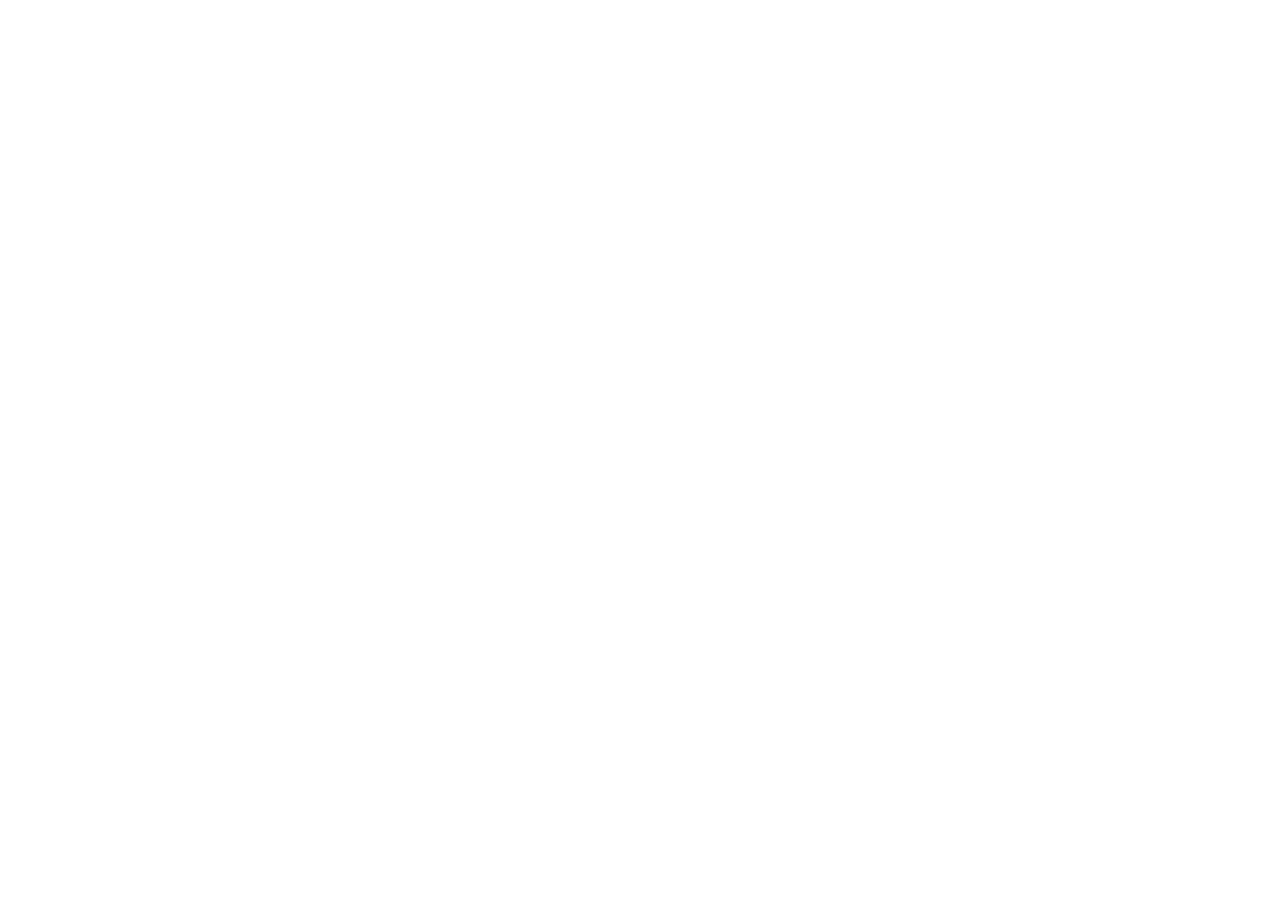
==== index.html @ 242d01e4 "Add files via upload" ====
<!DOCTYPE html>
<html lang="en">
  <head>
    <meta charset="utf-8" />
    <meta http-equiv="X-UA-Compatible" content="IE=edge" />
    <meta name="viewport" content="width=device-width, initial-scale=1" />
    <title>Василиса Виник</title>
  </head>
  <body>
    <script type="application/json" id="my-template-data">
{"name":"Василиса Виник","about":"веб-разработчик","socialLinks":["https://github.com/ogreogles","https://www.linkedin.com/in/%D0%B2%D0%B0%D1%81%D0%B8%D0%BB%D0%B8%D1%81%D0%B0-%D0%B2%D0%B8%D0%BD%D0%B8%D0%BA-a5860910b/","https://codepen.io/ogreogles"],"devToUserId":null,"primaryColor":"purple","products":[],"repositories":["bodhish/mytemplate.xyz","pupilfirst/pupilfirst","","https://github.com/ogreogles/3d","","","","",""]}
    </script>
    <div id="root"></div>
    <link rel="stylesheet" href="https://cdn.jsdelivr.net/npm/mytemplate.xyz@0.7/build/index.css"/>
    <script src="https://cdn.jsdelivr.net/npm/mytemplate.xyz@0.7/build/index.js"></script>
  </body>
</html>
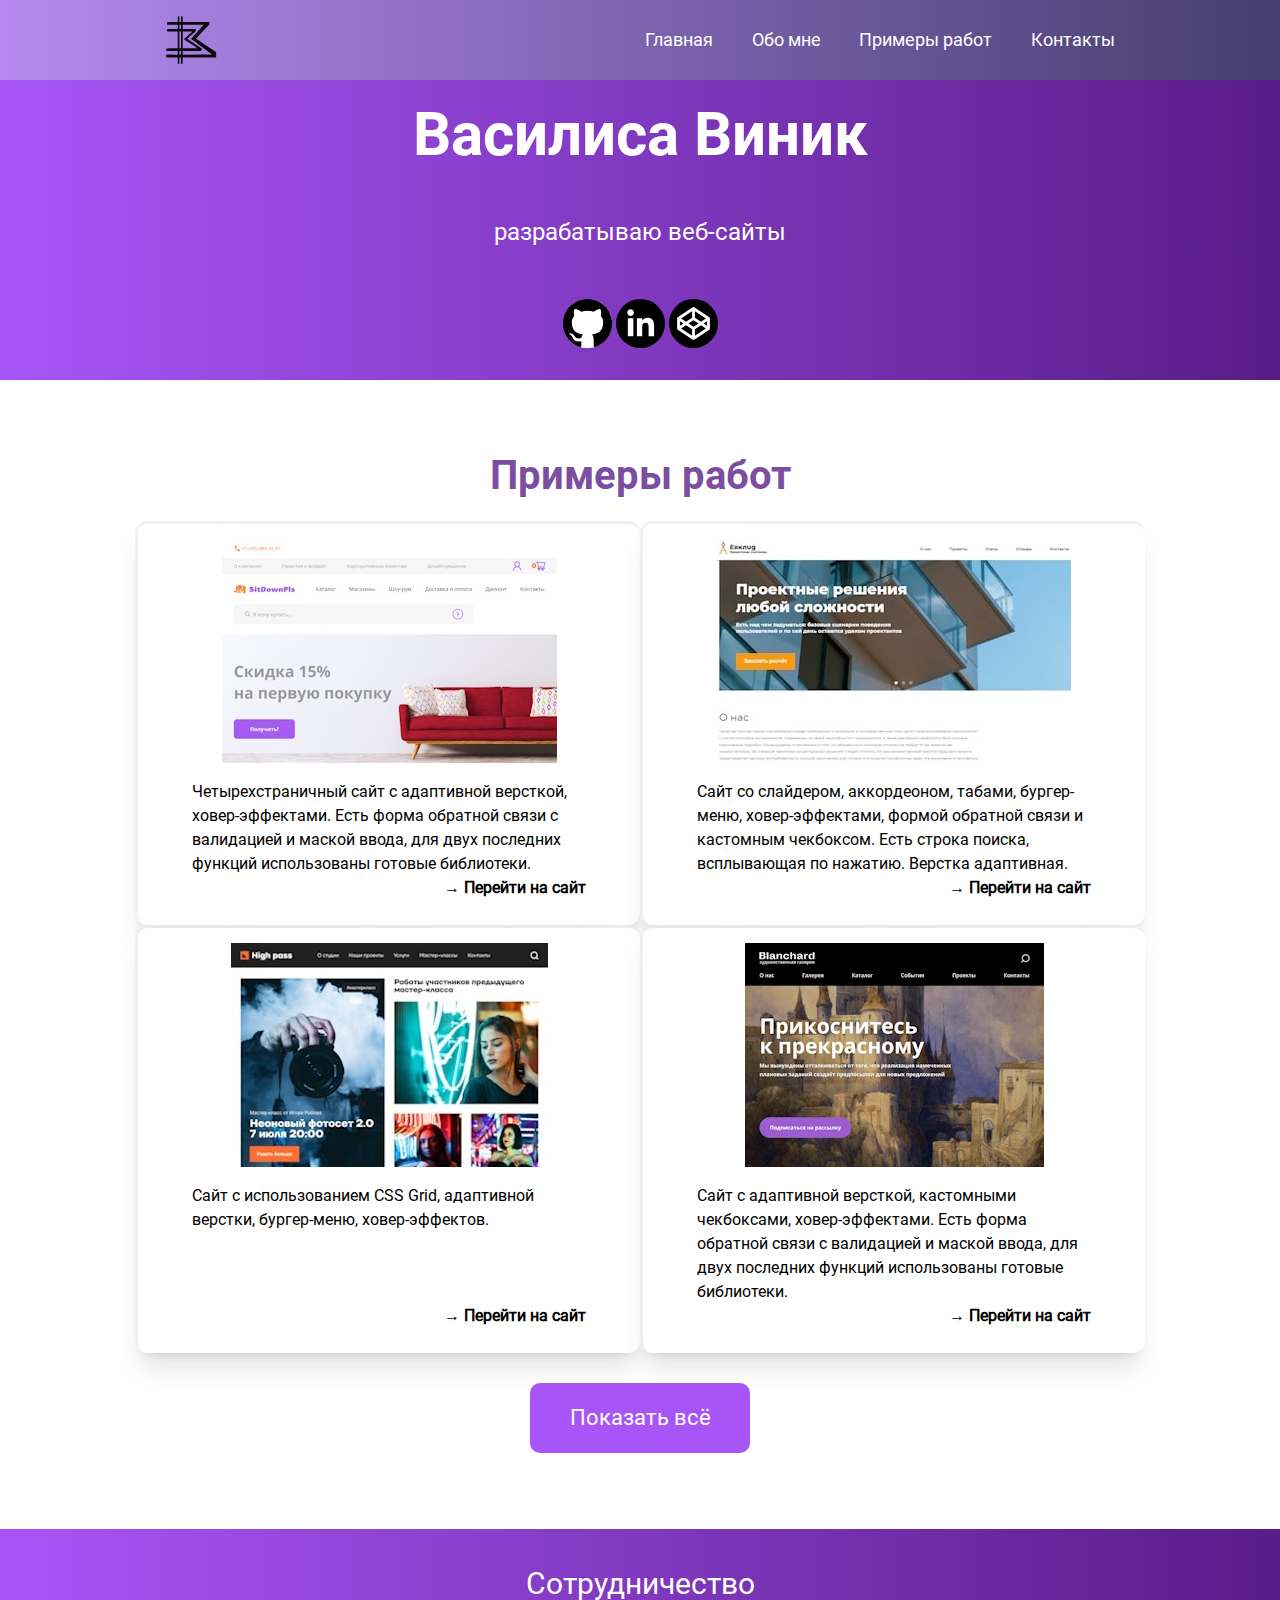
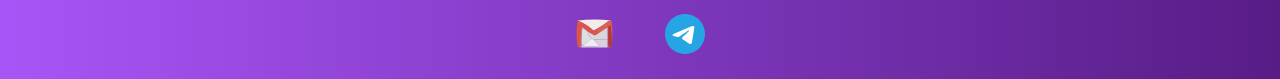
==== commit 5f5a75be: "Add files via upload" ====
--- a/index.html
+++ b/index.html
@@ -1,17 +1,429 @@
 <!DOCTYPE html>
-<html lang="en">
+<html lang="ru" class="js-focus-visible" data-js-focus-visible>
   <head>
-    <meta charset="utf-8" />
+    <meta charset="UTF-8" />
     <meta http-equiv="X-UA-Compatible" content="IE=edge" />
-    <meta name="viewport" content="width=device-width, initial-scale=1" />
-    <title>Василиса Виник</title>
+    <meta name="viewport" content="width=device-width, initial-scale=1.0" />
+    <title>Vasilisa Vinik</title>
+    <style></style>
+    <link rel="stylesheet" href="css/normalize.css" />
+    <link rel="stylesheet" href="css/style.css" />
+    <link rel="stylesheet" href="css/adapt.css" />
+    <link rel="shortcut icon" type="image/png" href="img/favicon.png" />
   </head>
+
   <body>
-    <script type="application/json" id="my-template-data">
-{"name":"Василиса Виник","about":"веб-разработчик","socialLinks":["https://github.com/ogreogles","https://www.linkedin.com/in/%D0%B2%D0%B0%D1%81%D0%B8%D0%BB%D0%B8%D1%81%D0%B0-%D0%B2%D0%B8%D0%BD%D0%B8%D0%BA-a5860910b/","https://codepen.io/ogreogles"],"devToUserId":null,"primaryColor":"purple","products":[],"repositories":["bodhish/mytemplate.xyz","pupilfirst/pupilfirst","","https://github.com/ogreogles/3d","","","","",""]}
-    </script>
-    <div id="root"></div>
-    <link rel="stylesheet" href="https://cdn.jsdelivr.net/npm/mytemplate.xyz@0.7/build/index.css"/>
-    <script src="https://cdn.jsdelivr.net/npm/mytemplate.xyz@0.7/build/index.js"></script>
+    <div class="wrapper">
+      <header class="header" id="header">
+        <div class="header__container">
+          <img class="header__logo" src="img/logo.svg" alt="Логотип" />
+          <nav class="header__right nav">
+            <input class="burger" id="burger__toggle" type="checkbox" />
+            <label class="burger burger__btn" for="burger__toggle">
+              <span class="burger burger__span"></span>
+            </label>
+            <ul class="nav__list">
+              <li class="nav__item">
+                <a class="nav__link" href="#header">Главная</a>
+              </li>
+              <li class="nav__item">
+                <a class="nav__link" href="#hero">Обо мне</a>
+              </li>
+              <li class="nav__item">
+                <a class="nav__link" href="#examples">Примеры работ</a>
+              </li>
+              <li class="nav__item">
+                <a class="nav__link" href="#footer">Контакты</a>
+              </li>
+            </ul>
+          </nav>
+        </div>
+      </header>
+      <main class="content">
+        <section class="hero">
+          <h1 class="hero__title">Василиса&nbsp;Виник</h1>
+          <p class="hero__descr">разрабатываю веб-сайты</p>
+          <ul class="social">
+            <li class="social__item">
+              <a
+                href="https://github.com/ogreogles"
+                class="social__link icon github"
+                title="GitHub"
+              >
+                <svg class="social__icon" viewBox="71 71 370 370">
+                  <path
+                    d="M256 70.7c-102.6 0-185.9 83.2-185.9 185.9 0 82.1 53.3 151.8 127.1 176.4 9.3 1.7 12.3-4 12.3-8.9V389.4c-51.7 11.3-62.5-21.9-62.5-21.9 -8.4-21.5-20.6-27.2-20.6-27.2 -16.9-11.5 1.3-11.3 1.3-11.3 18.7 1.3 28.5 19.2 28.5 19.2 16.6 28.4 43.5 20.2 54.1 15.4 1.7-12 6.5-20.2 11.8-24.9 -41.3-4.7-84.7-20.6-84.7-91.9 0-20.3 7.3-36.9 19.2-49.9 -1.9-4.7-8.3-23.6 1.8-49.2 0 0 15.6-5 51.1 19.1 14.8-4.1 30.7-6.2 46.5-6.3 15.8 0.1 31.7 2.1 46.6 6.3 35.5-24 51.1-19.1 51.1-19.1 10.1 25.6 3.8 44.5 1.8 49.2 11.9 13 19.1 29.6 19.1 49.9 0 71.4-43.5 87.1-84.9 91.7 6.7 5.8 12.8 17.1 12.8 34.4 0 24.9 0 44.9 0 51 0 4.9 3 10.7 12.4 8.9 73.8-24.6 127-94.3 127-176.4C441.9 153.9 358.6 70.7 256 70.7z"
+                  />
+                </svg>
+              </a>
+            </li>
+            <li class="social__item">
+              <a
+                href="https://www.linkedin.com/in/%D0%B2%D0%B0%D1%81%D0%B8%D0%BB%D0%B8%D1%81%D0%B0-%D0%B2%D0%B8%D0%BD%D0%B8%D0%BA-a5860910b/"
+                class="social__link icon linkedin"
+                title="LinkedIn"
+              >
+                <svg class="social__icon" viewBox="0 0 512 512">
+                  <path
+                    d="M186.4 142.4c0 19-15.3 34.5-34.2 34.5 -18.9 0-34.2-15.4-34.2-34.5 0-19 15.3-34.5 34.2-34.5C171.1 107.9 186.4 123.4 186.4 142.4zM181.4 201.3h-57.8V388.1h57.8V201.3zM273.8 201.3h-55.4V388.1h55.4c0 0 0-69.3 0-98 0-26.3 12.1-41.9 35.2-41.9 21.3 0 31.5 15 31.5 41.9 0 26.9 0 98 0 98h57.5c0 0 0-68.2 0-118.3 0-50-28.3-74.2-68-74.2 -39.6 0-56.3 30.9-56.3 30.9v-25.2H273.8z"
+                  />
+                </svg>
+              </a>
+            </li>
+            <li class="social__item">
+              <a
+                href="https://codepen.io/ogreogles"
+                class="social__link icon codepen"
+                title="CodePen"
+              >
+                <svg class="social__icon" viewBox="0 0 512 512">
+                  <path
+                    d="M427 201.9c-0.6-4.2-2.9-8-6.4-10.3L264.2 87.3c-4.9-3.3-11.4-3.3-16.3 0L91.4 191.6c-4 2.7-6.5 7.4-6.5 12.2v104.3c0 4.8 2.5 9.6 6.5 12.2l156.4 104.3c4.9 3.3 11.4 3.3 16.3 0L420.6 320.4c4-2.6 6.6-7.4 6.6-12.2V203.9C427.1 203.2 427.1 202.6 427 201.9 427 201.7 427.1 202.6 427 201.9zM270.7 127.1l115.2 76.8 -51.5 34.4 -63.8-42.7V127.1zM241.3 127.1v68.6l-63.8 42.7 -51.5-34.4L241.3 127.1zM114.3 231.4l36.8 24.6 -36.8 24.6V231.4zM241.3 384.9L126.1 308.1l51.5-34.4 63.8 42.6V384.9zM256 290.8l-52-34.8 52-34.8 52 34.8L256 290.8zM270.7 384.9V316.3l63.8-42.6 51.5 34.4L270.7 384.9zM397.7 280.6l-36.8-24.6 36.8-24.6V280.6z"
+                  />
+                </svg>
+              </a>
+            </li>
+          </ul>
+        </section>
+        <section class="examples" id="examples">
+          <h2 class="examples__title">Примеры&nbsp;работ</h2>
+          <div class="examples__wrapper collapsible-list closed" id="list1">
+            <ul class="examples__list collapse-list">
+              <li class="examples__item">
+                <article class="examples__card examples__card-1">
+                  <picture class="examples__picture">
+                    <source
+                      srcset="img/sdp-1024.jpg"
+                      media="(min-width: 992px)"
+                    />
+                    <source
+                      srcset="img/sdp-768.jpg"
+                      media="(min-width: 768px)"
+                    />
+                    <source
+                      srcset="img/sdp-576.jpg"
+                      media="(min-width: 576px)"
+                    />
+                    <source
+                      srcset="img/sdp-320.jpg"
+                      media="(min-width: 320px)"
+                    />
+                    <img
+                      src="img/sdp.jpg"
+                      alt="Магазин мебели Sit Down Please"
+                    />
+                  </picture>
+                  <div class="examples__content">
+                    <p class="examples__descr">
+                      Четырехстраничный сайт с адаптивной версткой,
+                      ховер-эффектами. Есть форма обратной связи с валидацией и
+                      маской ввода, для двух последних функций использованы
+                      готовые библиотеки.
+                    </p>
+                    <a
+                      class="examples__link"
+                      href="https://ogreogles.github.io/sdp/"
+                      >→ Перейти&nbsp;на&nbsp;сайт</a
+                    >
+                  </div>
+                </article>
+              </li>
+              <li class="examples__item">
+                <article class="examples__card examples__card-2">
+                  <picture class="examples__picture">
+                    <source
+                      srcset="img/euclid-1024.jpg"
+                      media="(min-width: 992px)"
+                    />
+                    <source
+                      srcset="img/euclid-768.jpg"
+                      media="(min-width: 768px)"
+                    />
+                    <source
+                      srcset="img/euclid-576.jpg"
+                      media="(min-width: 576px)"
+                    />
+                    <source
+                      srcset="img/euclid-320.jpg"
+                      media="(min-width: 320px)"
+                    />
+                    <img
+                      src="img/euclid-1920.jpg"
+                      alt="Проектные системы «Евклид»"
+                    />
+                  </picture>
+                  <div class="examples__content">
+                    <p class="examples__descr">
+                      Сайт со слайдером, аккордеоном, табами, бургер-меню,
+                      ховер-эффектами, формой обратной связи и кастомным
+                      чекбоксом. Есть строка поиска, всплывающая по нажатию.
+                      Верстка адаптивная.
+                    </p>
+                    <a
+                      class="examples__link"
+                      href="https://ogreogles.github.io/euclid/"
+                      >→ Перейти&nbsp;на&nbsp;сайт</a
+                    >
+                  </div>
+                </article>
+              </li>
+              <li class="examples__item">
+                <article class="examples__card examples__card-3">
+                  <picture class="examples__picture">
+                    <source
+                      srcset="img/highpass-1024.jpg"
+                      media="(min-width: 992px)"
+                    />
+                    <source
+                      srcset="img/highpass-768.jpg"
+                      media="(min-width: 768px)"
+                    />
+                    <source
+                      srcset="img/highpass-576.jpg"
+                      media="(min-width: 576px)"
+                    />
+                    <source
+                      srcset="img/highpass-320.jpg"
+                      media="(min-width: 320px)"
+                    />
+                    <img
+                      src="img/highpass-1920.jpg"
+                      alt="Фотостудия «High Pass»"
+                    />
+                  </picture>
+                  <div class="examples__content">
+                    <p class="examples__descr">
+                      Сайт с использованием CSS Grid, адаптивной верстки,
+                      бургер-меню, ховер-эффектов.
+                    </p>
+                    <a
+                      class="examples__link"
+                      href="https://ogreogles.github.io/highpass/"
+                      >→ Перейти&nbsp;на&nbsp;сайт</a
+                    >
+                  </div>
+                </article>
+              </li>
+              <li class="examples__item">
+                <article class="examples__card examples__card-4">
+                  <picture class="examples__picture">
+                    <source
+                      srcset="img/blanchard-1024.jpg"
+                      media="(min-width: 992px)"
+                    />
+                    <source
+                      srcset="img/blanchard-768.jpg"
+                      media="(min-width: 768px)"
+                    />
+                    <source
+                      srcset="img/blanchard-576.jpg"
+                      media="(min-width: 576px)"
+                    />
+                    <source
+                      srcset="img/blanchard-320.jpg"
+                      media="(min-width: 320px)"
+                    />
+                    <img
+                      src="img/blanchard-1920.jpg"
+                      alt="Художественная галерея «Blanchard»"
+                    />
+                  </picture>
+                  <div class="examples__content">
+                    <p class="examples__descr">
+                      Сайт с адаптивной версткой, кастомными чекбоксами,
+                      ховер-эффектами. Есть форма обратной связи с валидацией и
+                      маской ввода, для двух последних функций использованы
+                      готовые библиотеки.
+                    </p>
+                    <a
+                      class="examples__link"
+                      href="https://ogreogles.github.io/blanchard/"
+                      >→ Перейти&nbsp;на&nbsp;сайт</a
+                    >
+                  </div>
+                </article>
+              </li>
+              <li class="examples__item" id="card5">
+                <article class="examples__card examples__card-5">
+                  <picture class="examples__picture">
+                    <source
+                      srcset="img/3d-1024.jpg"
+                      media="(min-width: 992px)"
+                    />
+                    <source
+                      srcset="img/3d-768.jpg"
+                      media="(min-width: 768px)"
+                    />
+                    <source
+                      srcset="img/3d-576.jpg"
+                      media="(min-width: 576px)"
+                    />
+                    <source
+                      srcset="img/3d-320.jpg"
+                      media="(min-width: 320px)"
+                    />
+                    <img src="img/3d-1920.jpg" alt="Курсы 3D моделирования" />
+                  </picture>
+                  <div class="examples__content">
+                    <p class="examples__descr">
+                      Сайт с использованием библиотеки Bootstrap. Верстка
+                      адаптивная.
+                    </p>
+                    <a
+                      class="examples__link"
+                      href="https://ogreogles.github.io/3d/"
+                      >→ Перейти&nbsp;на&nbsp;сайт</a
+                    >
+                  </div>
+                </article>
+              </li>
+              <li class="examples__item">
+                <article class="examples__card examples__card-6">
+                  <picture class="examples__picture">
+                    <source
+                      srcset="img/lagoona-1024.jpg"
+                      media="(min-width: 992px)"
+                    />
+                    <source
+                      srcset="img/lagoona-768.jpg"
+                      media="(min-width: 768px)"
+                    />
+                    <source
+                      srcset="img/lagoona-576.jpg"
+                      media="(min-width: 576px)"
+                    />
+                    <source
+                      srcset="img/lagoona-320.jpg"
+                      media="(min-width: 320px)"
+                    />
+                    <img
+                      src="img/lagoona-1920.jpg"
+                      alt="Туристическая фирма Lagoona"
+                    />
+                  </picture>
+                  <div class="examples__content">
+                    <p class="examples__descr">
+                      Сайт с формой бронирования, ховер-эффектами.
+                    </p>
+                    <a
+                      class="examples__link"
+                      href="https://ogreogles.github.io/lagoona/"
+                      >→ Перейти&nbsp;на&nbsp;сайт</a
+                    >
+                  </div>
+                </article>
+              </li>
+              <li class="examples__item">
+                <article class="examples__card examples__card-7">
+                  <picture class="examples__picture">
+                    <source
+                      srcset="img/htmlemail-1024.jpg"
+                      media="(min-width: 992px)"
+                    />
+                    <source
+                      srcset="img/htmlemail-768.jpg"
+                      media="(min-width: 768px)"
+                    />
+                    <source
+                      srcset="img/htmlemail-576.jpg"
+                      media="(min-width: 576px)"
+                    />
+                    <source
+                      srcset="img/htmlemail-320.jpg"
+                      media="(min-width: 320px)"
+                    />
+                    <img
+                      src="img/htmlemail-1920.jpg"
+                      alt="HTML-письмо с адаптивной версткой"
+                    />
+                  </picture>
+
+                  <div class="examples__content">
+                    <p class="examples__descr">
+                      HTML-письмо с адаптивной версткой.
+                    </p>
+                    <a
+                      class="examples__link"
+                      href="https://ogreogles.github.io/htmlemail/"
+                      >→ Перейти&nbsp;на&nbsp;сайт</a
+                    >
+                  </div>
+                </article>
+              </li>
+              <li class="examples__item">
+                <article class="examples__card examples__card-8">
+                  <picture class="examples__picture">
+                    <source
+                      srcset="img/jsanimation-1024.jpg"
+                      media="(min-width: 992px)"
+                    />
+                    <source
+                      srcset="img/jsanimation-768.jpg"
+                      media="(min-width: 768px)"
+                    />
+                    <source
+                      srcset="img/jsanimation-576.jpg"
+                      media="(min-width: 576px)"
+                    />
+                    <source
+                      srcset="img/jsanimation-320.jpg"
+                      media="(min-width: 320px)"
+                    />
+                    <img
+                      src="img/jsanimation-1920.jpg"
+                      alt="Сайт с js-анимацией"
+                    />
+                  </picture>
+                  <div class="examples__content">
+                    <p class="examples__descr">
+                      Сайт с js-анимацией, для чего была использована библиотека
+                      GreenSock.
+                    </p>
+                    <a
+                      class="examples__link"
+                      href="https://ogreogles.github.io/jsanimation/"
+                      >→ Перейти&nbsp;на&nbsp;сайт</a
+                    >
+                  </div>
+                </article>
+              </li>
+            </ul>
+            <a class="show-more-link" href="#card5">Показать&nbsp;всё</a>
+          </div>
+        </section>
+      </main>
+      <footer class="footer" id="footer">
+        <div class="footer__contacts">
+          <span class="footer__contacts--caption">Сотрудничество</span>
+          <div class="footer__contacts--icons">
+            <a
+              class="footer__contacts--link footer__contacts--gmail"
+              href="mailto:vasilisa.vinik@gmail.com"
+              aria-label="Написать по e-mail"
+              target="_blank"
+            >
+              <img
+                class="footer__contacts--img"
+                src="img/gmail.svg"
+                alt="E-mail"
+              />
+            </a>
+            <a
+              class="footer__contacts--link footer__contacts--telegram"
+              href="https://t.me/ogreogles"
+              aria-label="Связаться в Telegram"
+              target="_blank"
+            >
+              <img
+                class="footer__contacts--img"
+                src="img/telegram-icon.svg"
+                alt="Telegram"
+              />
+            </a>
+          </div>
+        </div>
+      </footer>
+    </div>
+    <script defer src="js/index.js"></script>
   </body>
 </html>
--- a/css/style.css
+++ b/css/style.css
@@ -0,0 +1,500 @@
+@font-face {
+  font-family: "Roboto Regular";
+  src: local("Roboto Regular"), local("RobotoRegular"),
+    url("../fonts/RobotoRegular.woff2") format("woff2"),
+    url("../fonts/RobotoRegular.woff") format("woff");
+  font-display: swap;
+  font-weight: 400;
+  font-style: normal;
+}
+
+@font-face {
+  font-family: "Roboto Bold";
+  src: local("Roboto Bold"), local("RobotoBold"),
+    url("../fonts/RobotoBold.woff2") format("woff2"),
+    url("../fonts/RobotoBold.woff") format("woff");
+  font-display: swap;
+  font-weight: 700;
+}
+
+:root {
+  --color-black: #000000;
+  --color-dark-charcoal: #333333;
+  --color-dark-gunmetal: #212133;
+  --color-gunmetal: #2e2b44;
+  --color-granite-gray: #666666;
+  --color-roman-silver: #85859b;
+  --color-cultured: #f5f5f5;
+  --color-bright-gray: #eaeaea;
+  --color-platinum: #e5e5e5;
+  --color-american-violet: #581c87;
+  --color-grape: #7033ac;
+  --color-purple-heart: #6441a5;
+  --color-cadmium-violet: #7943a4;
+  --color-lavender-indigo: #a855f7;
+  --color-dark-orchid: #9932cc;
+  --color-amethyst: #9d5cd0;
+  --color-medium-orchid: #ba55d3;
+  --color-pale-violet: #c998fb;
+  --color-bright-lavender: #c283f3;
+  --color-bright-ube: #d1a9f0;
+  --color-pale-lavender: #ebd1ff;
+  --color-american-blue: #453e6e;
+  --color-star-command-blue: #007bb6;
+  --color-very-light-blue: #5865f2;
+  --color-anti-flash-white: #edf0f9;
+  --color-white: #ffffff;
+  --body-font-size: 16px;
+  --h3-font-size: 18px;
+}
+
+html {
+  box-sizing: border-box;
+}
+
+* {
+  margin: 0;
+  padding: 0;
+  box-sizing: border-box;
+}
+
+body {
+  font-family: "Roboto Regular", "Roboto Bold";
+  font-weight: 400;
+  font-size: var(--body-font-size);
+  line-height: 150%;
+  background-color: var(--color-platinum);
+}
+
+a {
+  text-decoration: none;
+  color: inherit;
+  cursor: pointer;
+}
+
+a,
+a:active,
+a:focus,
+.btn-reset,
+.btn-reset:focus {
+  outline: none;
+}
+
+h1,
+h2,
+h3 {
+  font-family: "Roboto Bold";
+  font-weight: 700;
+}
+
+h1,
+h2 {
+  margin-bottom: 25px;
+}
+
+h1 {
+  font-size: 60px;
+  line-height: 100%;
+}
+
+h2 {
+  font-size: 40px;
+  line-height: 100%;
+  color: RGBA(88, 28, 135, 0.8);
+}
+
+h3 {
+  font-size: var(--h3-font-size);
+  color: var(--color-dark-gunmetal);
+}
+
+section:nth-child(2n) {
+  background-color: var(--color-white);
+}
+
+section:not(:first-child) {
+  padding: 76px 150px;
+}
+
+sup {
+  top: 0;
+}
+
+ul {
+  list-style: none;
+}
+
+.btn {
+  border-radius: 20px;
+  border: none;
+  max-width: max-content;
+  font-family: "Roboto Bold";
+  font-weight: 700;
+  color: var(--color-white);
+  background-color: var(--color-very-light-blue);
+}
+
+.wrapper {
+  position: relative;
+  margin: 0 auto;
+  /* width: 1440px; */
+  width: 100%;
+  overflow: hidden;
+}
+
+.header {
+  background: linear-gradient(
+    to right,
+    rgba(110, 0, 255, 0.4),
+    var(--color-american-blue)
+  );
+}
+
+.header__container {
+  display: flex;
+  justify-content: space-between;
+  align-items: center;
+  padding: 29px 165px 30px;
+  height: 80px;
+}
+
+.header__logo {
+  position: relative;
+  height: 50px;
+}
+
+.header__right {
+  display: flex;
+  align-items: center;
+  width: 470px;
+}
+
+.nav {
+  height: 21px;
+  line-height: calc(var(--h3-font-size) + 3px);
+}
+
+.burger {
+  width: 0;
+  height: 0;
+  visibility: hidden;
+}
+
+.nav__list {
+  display: flex;
+  justify-content: space-between;
+  align-items: center;
+  width: 470px;
+}
+
+.nav__link {
+  font-size: var(--h3-font-size);
+  line-height: calc(var(--h3-font-size) + 3px);
+  color: var(--color-white);
+}
+
+.hero {
+  display: flex;
+  flex-direction: column;
+  align-items: center;
+  justify-content: space-around;
+  /* height: fit-content; */
+  min-height: 300px;
+  /* height: 620px; */
+  background: linear-gradient(
+    to right,
+    var(--color-lavender-indigo),
+    var(--color-american-violet)
+  );
+}
+
+/* .hero__container {
+  background: url("../img/hero-image-desktop.png") no-repeat 642px 15px / 633px
+    593px;
+} */
+
+.hero__content {
+  padding: 130px 0;
+  padding-left: 180px;
+  width: 459px;
+}
+
+.hero__title {
+  margin: 0;
+  color: var(--color-white);
+}
+
+.hero__descr {
+  margin: 0;
+  /* margin-bottom: 62px;
+  max-width: 444px; */
+  font-size: 24px;
+  line-height: 150%;
+  color: var(--color-white);
+}
+
+.hero__btn {
+  padding: 0 75.5px;
+  width: 270px;
+  height: 69px;
+  font-size: var(--h3-font-size);
+  line-height: calc(var(--h3-font-size) + 3px);
+}
+
+.examples__title {
+  text-align: center;
+}
+
+.examples__list {
+  display: flex;
+  flex-wrap: wrap;
+  margin-right: -15px;
+  margin-left: -15px;
+  margin-bottom: 30px;
+}
+
+.examples__item {
+  flex: 0 0 25%;
+  max-width: 25%;
+  border-radius: 0.75rem;
+  background: linear-gradient(var(--color-white), var(--color-white))
+      padding-box,
+    linear-gradient(
+        to right,
+        rgba(236, 236, 236, 0.7),
+        rgba(236, 236, 236, 0.9)
+      )
+      border-box;
+  border: 3.5px solid transparent;
+  border-right: none;
+  border-bottom: none;
+  --tw-shadow: 0 20px 25px -5px rgba(0, 0, 0, 0.1),
+    0 8px 10px -6px rgba(0, 0, 0, 0.1);
+  --tw-ring-offset-shadow: 0 0 var(--color-black);
+  --tw-ring-shadow: 0 0 var(--color-black);
+  box-shadow: var(--tw-ring-offset-shadow, 0 0 var(--color-black)),
+    var(--tw-ring-shadow, 0 0 var(--color-black)), var(--tw-shadow);
+}
+
+.examples__item:not(.default) {
+  display: none;
+}
+
+.examples__wrapper {
+  display: flex;
+  flex-direction: column;
+  justify-content: space-between;
+}
+
+.show-more-link {
+  align-self: center;
+  display: flex;
+  justify-content: center;
+  align-items: center;
+  position: relative;
+  border-radius: 10px;
+  width: 220px;
+  height: 70px;
+  background-color: var(--color-lavender-indigo);
+  color: var(--color-white);
+  font-size: 22px;
+  line-height: 16px;
+  border-width: 2px;
+  border-style: solid;
+  border-color: transparent;
+  transition: background-color 0.3s ease-in-out, border-color 0.3s ease-in-out;
+}
+
+@media screen and (any-hover: hover) {
+  .show-more-link:hover {
+    background-color: var(--color-bright-lavender);
+  }
+}
+
+.show-more-link:focus:not(:hover):not(:active) {
+  border-color: var(--color-grape);
+  background-color: var(--color-bright-lavender);
+}
+
+.show-more-link:active {
+  background-color: var(--color-grape);
+}
+
+.collapsible-list.open {
+  .examples__item:not(.default) {
+    display: list-item;
+  }
+}
+
+.examples__card {
+  display: flex;
+  flex-direction: column;
+  /* justify-content: space-between; */
+  align-items: center;
+  padding: 15px 20px;
+  height: 100%;
+}
+
+/* .examples__picture {
+  align-self: center;
+} */
+
+.examples__content {
+  display: flex;
+  flex-grow: 1;
+  flex-direction: column;
+  justify-content: space-between;
+  align-items: flex-start;
+  padding: 10px 34px;
+}
+
+.examples__descr {
+  flex: 1 1 auto;
+  margin-bottom: auto;
+}
+
+.examples__link {
+  align-self: flex-end;
+  z-index: 1;
+  position: relative;
+  padding: 0;
+  border: none;
+  background-color: transparent;
+  font-weight: bold;
+  transition: color 0.4s cubic-bezier(0, 0.795, 0, 1);
+}
+
+.examples__link::before {
+  z-index: -1;
+  content: "";
+  position: absolute;
+  left: -5px;
+  right: -5.5px;
+  top: -2px;
+  bottom: -4px;
+  background-color: var(--color-bright-lavender);
+  opacity: 0;
+  transition: opacity 0.4s cubic-bezier(0, 0.795, 0, 1);
+}
+
+.examples__link:focus-visible:not(:hover):not(:active)::before {
+  opacity: 1;
+}
+
+@media screen and (any-hover: hover) {
+  .examples__link:hover:not(:focus):not(:active) {
+    color: var(--color-medium-orchid);
+  }
+}
+
+.examples__link:active {
+  color: var(--color-dark-orchid);
+}
+
+.footer {
+  display: flex;
+  justify-content: center;
+  padding-top: 25px;
+  padding-bottom: 25px;
+  background: linear-gradient(
+    to right,
+    var(--color-lavender-indigo),
+    var(--color-american-violet)
+  );
+}
+
+.social {
+  display: block;
+  list-style: none;
+  text-align: center;
+}
+
+.social__item {
+  display: inline-block;
+}
+
+.social__link,
+.social__svg {
+  display: block;
+}
+
+.social__link {
+  display: inline-block;
+  position: relative;
+  height: 49px;
+  width: 49px;
+  border-radius: 100%;
+  color: var(--color-white);
+  fill: var(--color-white);
+  background-color: var(--color-black);
+  transition: color 0.3s ease-in-out, fill 0.3s ease-in-out,
+    background-color 0.3s ease-in-out;
+}
+
+@media screen and (any-hover: hover) {
+  .social__link:hover {
+    color: var(--color-black);
+    fill: var(--color-black);
+    background-color: var(--color-white);
+  }
+}
+
+.github {
+  background-color: var(--color-white);
+  fill: var(--color-black);
+  color: var(--color-black);
+  transition: color 0.3s ease-in-out, fill 0.3s ease-in-out,
+    background-color 0.3s ease-in-out;
+}
+
+@media screen and (any-hover: hover) {
+  .github:hover {
+    background: var(--color-purple-heart);
+    color: var(--color-white);
+    fill: var(--color-white);
+  }
+}
+
+.linkedin {
+  transition: color 0.3s ease-in-out, fill 0.3s ease-in-out,
+    background-color 0.3s ease-in-out;
+}
+
+@media screen and (any-hover: hover) {
+  .linkedin:hover {
+    color: var(--color-star-command-blue);
+    fill: var(--color-star-command-blue);
+  }
+}
+
+.social__icon {
+  width: 100%;
+  height: 100%;
+}
+
+.footer__contacts--icons {
+  display: flex;
+  justify-content: space-evenly;
+  font-size: 0;
+  line-height: 0;
+}
+
+.footer__contacts--caption {
+  font-size: 30px;
+  line-height: 200%;
+  color: var(--color-white);
+}
+
+.footer__contacts--img {
+  transition: opacity 0.3s ease-in-out;
+}
+
+.footer__contacts--link:focus-within .footer__contacts--img {
+  opacity: 0.5;
+}
+
+@media screen and (any-hover: hover) {
+  .footer__contacts--link:hover .footer__contacts--img {
+    opacity: 0.5;
+  }
+}
--- a/css/adapt.css
+++ b/css/adapt.css
@@ -0,0 +1,329 @@
+@media (min-width: 320px) and (max-width: 575.5px) {
+  h1,
+  h2 {
+    margin-bottom: 15px;
+  }
+
+  h1 {
+    font-size: 30px;
+  }
+
+  h2 {
+    font-size: 20px;
+    line-height: 130%;
+  }
+
+  section:not(:first-child) {
+    padding: 45px 15px;
+  }
+
+  /* section:last-child {
+    padding: 45px 15px 50px;
+  } */
+
+  /* .wrapper {
+    width: 320px;
+  } */
+
+  .header__container {
+    padding: 32px 15px;
+  }
+
+  /* .header__logo {
+    height: 16px;
+  } */
+
+  .header__right {
+    display: block;
+  }
+
+  .header__right,
+  .nav__list {
+    width: 200px;
+  }
+
+  .burger {
+    width: 20.6px;
+    height: 16.9px;
+    visibility: visible;
+  }
+
+  #burger__toggle {
+    opacity: 0;
+  }
+
+  #burger__toggle:checked ~ .burger__btn > span {
+    transform: rotate(45deg);
+  }
+
+  #burger__toggle:checked ~ .burger__btn > span::before {
+    top: 0;
+    transform: rotate(0);
+  }
+
+  #burger__toggle:checked ~ .burger__btn > span::after {
+    top: 0;
+    transform: rotate(90deg);
+  }
+
+  #burger__toggle:checked ~ .nav__list {
+    right: 0;
+    visibility: visible;
+  }
+
+  .burger__btn {
+    position: absolute;
+    top: 32px;
+    right: 20px;
+    z-index: 5;
+    display: flex;
+    align-items: center;
+    width: 21px;
+    height: 17px;
+    cursor: pointer;
+  }
+
+  .burger__btn > span,
+  .burger__btn > span::before,
+  .burger__btn > span::after {
+    position: absolute;
+    display: block;
+    width: 100%;
+    height: 2px;
+    background-color: var(--color-white);
+    transition-duration: 0.25s;
+  }
+
+  .burger__btn > span::before {
+    top: -8px;
+    content: "";
+  }
+
+  .burger__btn > span::after {
+    top: 8px;
+    content: "";
+  }
+
+  .nav__list {
+    position: absolute;
+    top: 10px;
+    right: -100%;
+    z-index: 1;
+    display: block;
+    padding: 5px;
+    visibility: hidden;
+    border-radius: 10px;
+    background-color: #453e6e;
+    transition-duration: 0.25s;
+  }
+
+  .nav__item {
+    display: block;
+    padding: 12px 24px;
+    transition-duration: 0.25s;
+  }
+
+  .hero {
+    min-height: 200px;
+    /* height: 353px; */
+    /* background: radial-gradient(
+      49% 49% at 67.78% 84.57%,
+      #555681 0%,
+      #2e2b44 100%
+    ); */
+  }
+
+  .hero__container {
+    display: flex;
+    flex-direction: column;
+    align-items: center;
+    background: none;
+  }
+
+  .hero__content {
+    padding: 50px 0;
+    padding-left: 0;
+    width: 290px;
+  }
+
+  .hero__descr {
+    /* margin-bottom: 55px;
+    width: 290px;
+    height: 73px; */
+    font-size: var(--body-font-size);
+    line-height: 130%;
+  }
+
+  .hero__btn {
+    padding: 0 53.5px;
+    width: 213px;
+    height: 60px;
+    font-size: var(--body-font-size);
+    line-height: calc(var(--body-font-size) + 3px);
+  }
+
+  .examples__list {
+    display: flex;
+    flex-direction: column;
+    flex-wrap: wrap;
+    justify-content: space-between;
+    align-content: center;
+    /* height: 1406px; */
+  }
+
+  .examples__item {
+    max-width: min(95%, 400px);
+  }
+
+  .examples__card {
+    padding: 15px 20px;
+  }
+
+  .examples__content {
+    padding: 10px 0;
+  }
+}
+
+@media (min-width: 576px) and (max-width: 767.5px) {
+  h1 {
+    font-size: 50px;
+  }
+
+  section:not(:first-child) {
+    padding: 75px 33px;
+  }
+
+  /* section:last-child {
+    padding-bottom: 80px;
+  } */
+
+  .wrapper {
+    width: 100vw;
+  }
+
+  .header__container {
+    flex-wrap: wrap;
+    /* justify-content: center;
+    align-content: space-between; */
+    padding: 20px 53px;
+    height: 133px;
+  }
+
+  .hero {
+    height: fit-content;
+    /* height: 567px; */
+    /* background: radial-gradient(
+      49% 49% at 67.78% 84.57%,
+      #555681 0%,
+      #2e2b44 100%
+    ); */
+  }
+
+  .hero__container {
+    display: flex;
+    flex-direction: column;
+    align-items: flex-start;
+    background: none;
+  }
+
+  .hero__content {
+    padding: 0;
+    padding-left: 0;
+    padding: 77px 33px 135px 48px;
+    width: 385px;
+  }
+
+  .examples__list {
+    justify-content: center;
+  }
+
+  .examples__item {
+    max-width: min(50%, 270px);
+  }
+
+  .examples__card {
+    padding: 15px 20px;
+  }
+
+  .examples__content {
+    padding: 10px 0;
+  }
+}
+
+@media (min-width: 768px) and (max-width: 991.5px) {
+  h1 {
+    font-size: 50px;
+  }
+
+  section:not(:first-child) {
+    padding: 80px 39px;
+  }
+
+  /* .wrapper {
+    width: 768px;
+  } */
+
+  .header__container {
+    justify-content: space-between;
+    padding: 30px 39px 29px;
+  }
+
+  /* .hero {
+    background: radial-gradient(
+      44.07% 44.07% at 67.78% 55.93%,
+      #555681 0%,
+      #2e2b44 100%
+    );
+  } */
+
+  .hero__container {
+    background: url("../img/hero-image-tablet-big.png") no-repeat 399px 117px /
+      330px 351px;
+  }
+
+  .hero__content {
+    padding: 0;
+    padding-left: 0;
+    padding: 130px 0 135px 54px;
+    width: 385px;
+  }
+
+  .examples__list {
+    justify-content: center;
+  }
+
+  .examples__item {
+    max-width: 45%;
+  }
+
+  .examples__card {
+    padding: 15px 75px;
+  }
+
+  .examples__content {
+    padding: 10px 0;
+    font-size: 14px;
+  }
+}
+
+@media (min-width: 992px) and (max-width: 1679.5px) {
+  .examples__item {
+    flex: 0 0 50%;
+    max-width: 50%;
+  }
+
+  /* .examples__card {
+    padding: 15px 75px;
+  } */
+}
+
+@media (min-width: 2000px) and (max-width: 3840px) {
+  .examples__list {
+    justify-content: space-evenly;
+  }
+
+  .examples__item {
+    flex: 0 0 20%;
+    max-width: 20%;
+  }
+}
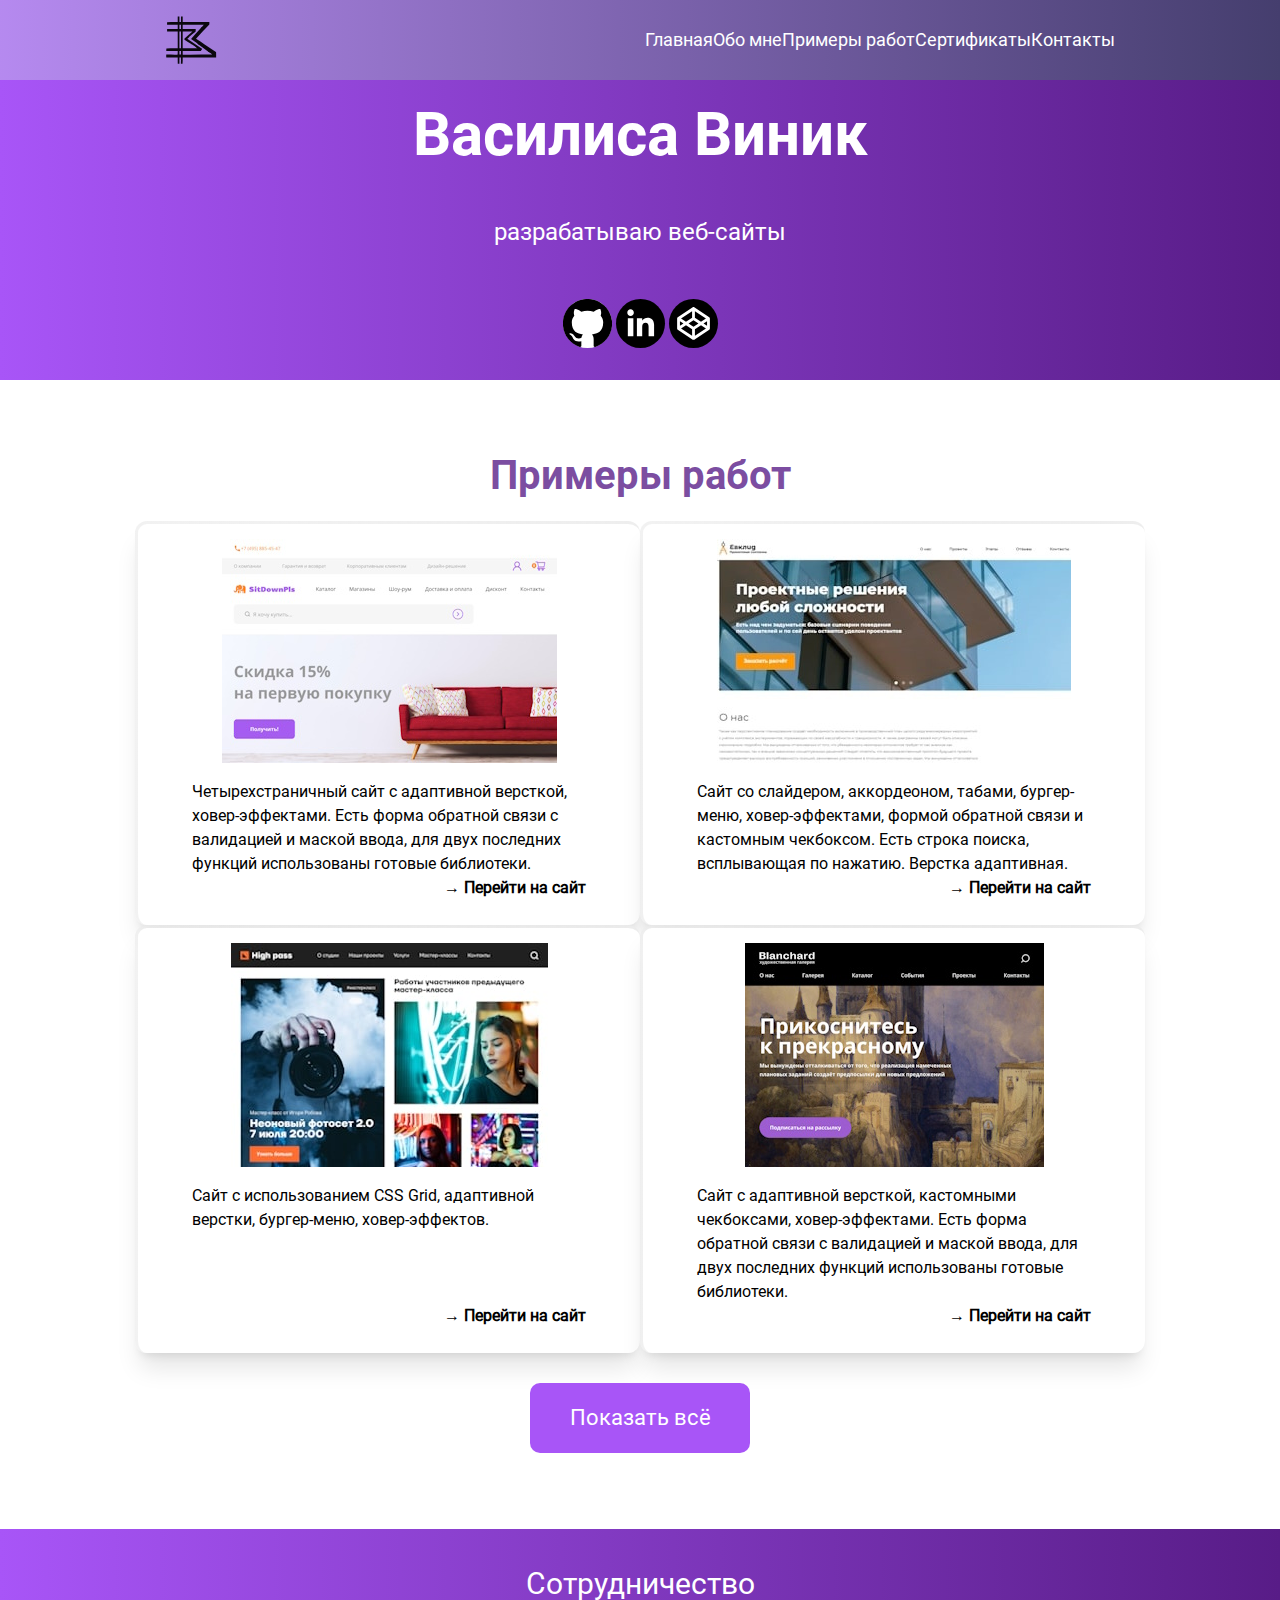
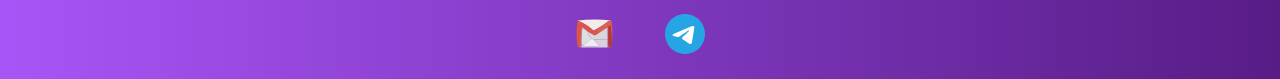
==== commit 31cdf17f: "Add files via upload" ====
--- a/index.html
+++ b/index.html
@@ -31,6 +31,9 @@
               </li>
               <li class="nav__item">
                 <a class="nav__link" href="#examples">Примеры работ</a>
+              </li>
+              <li class="nav__item">
+                <a class="nav__link" href="sertificates.html">Сертификаты</a>
               </li>
               <li class="nav__item">
                 <a class="nav__link" href="#footer">Контакты</a>
@@ -243,7 +246,7 @@
                   </div>
                 </article>
               </li>
-              <li class="examples__item" id="card5">
+              <li class="examples__item" id="showall">
                 <article class="examples__card examples__card-5">
                   <picture class="examples__picture">
                     <source
@@ -388,7 +391,7 @@
                 </article>
               </li>
             </ul>
-            <a class="show-more-link" href="#card5">Показать&nbsp;всё</a>
+            <a class="show-more-link" href="#showall">Показать&nbsp;всё</a>
           </div>
         </section>
       </main>
